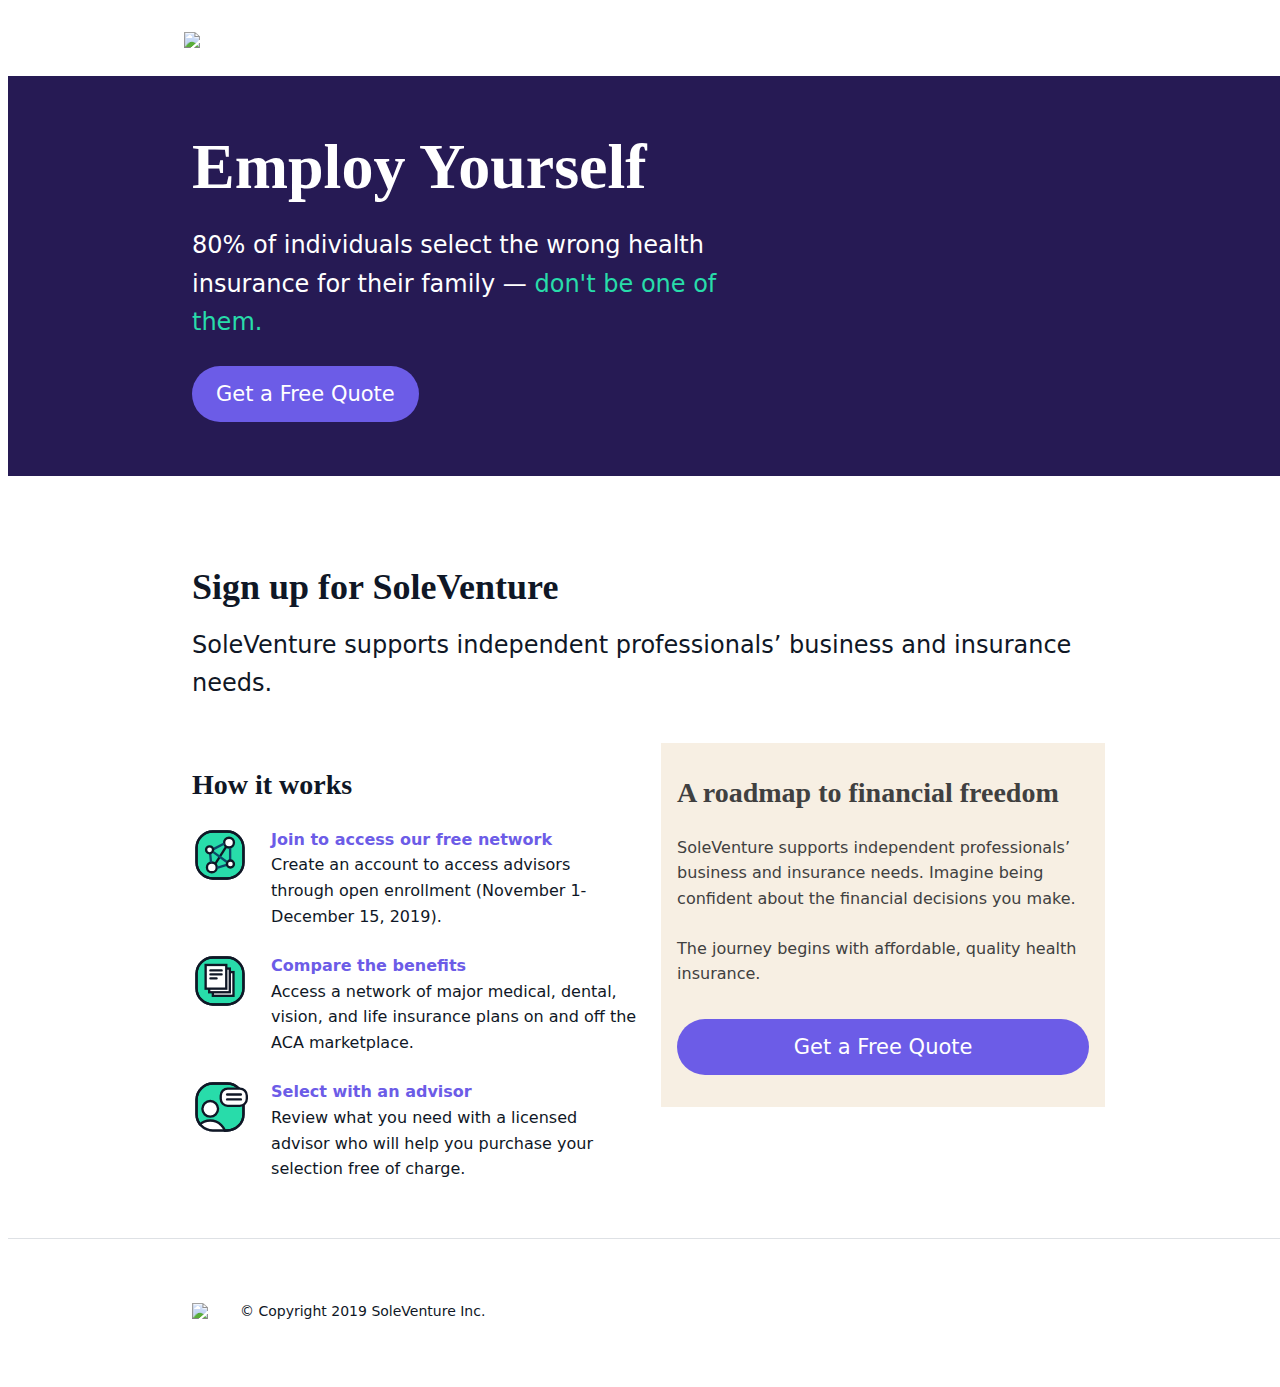
==== insurancefreedom-truckers/index.html @ 45735330 "added campaign folders" ====
<!DOCTYPE html>
<html lang="en" >
<head>
  <meta charset="UTF-8">
  <title>SoleVenture - Open Enrollment 2020</title>
  <meta name="viewport" content="width=device-width, initial-scale=1"><link rel="stylesheet" href="https://cdnjs.cloudflare.com/ajax/libs/normalize/5.0.0/normalize.min.css">
  <link rel='stylesheet' href='https://use.typekit.net/hrc4hjr.css'><link rel="stylesheet" href="./style.css">

</head>
<body>
<!-- partial:index.partial.html -->
<div class="l-header">
  <div class="l-header__body">
    <div class="l-header__item"><a href="#"><img class="c-logo" src="https://s3-us-west-2.amazonaws.com/s.cdpn.io/813538/sv_logo.svg"/></a></div>
  </div>
</div>
<div class="u-pb--32">
  <div class="u-bg--primary-dark u-mb--64">
    <div class="l-container">
      <div class="grid">
        <div class="grid__col grid__col--2-of-3">
          <div class="u-pt--32 u-pb--32">
            <h1 class="u-text--light">Employ Yourself</h1>
            <p class="lead u-text--light">80% of individuals select the wrong health insurance for their family &mdash;&nbsp;<span class="u-text--teal">don't be one of them.</span></p><a class="c-button c-button--primary c-button--lg" href="#">Get a Free Quote</a>
          </div>
        </div>
        <div class="grid__col grid__col--1-of-3">
          <div class="c-hero" style="background-image: url('https://s3-us-west-2.amazonaws.com/s.cdpn.io/813538/file.jpg');"></div>
        </div>
      </div>
    </div>
  </div>
  <div class="l-container">
    <div class="grid">
      <div class="grid__col grid__col--12-of-12 u-mb--16">
        <h4 class="u-mb--16">Sign up for SoleVenture</h4>
        <p class="lead">SoleVenture supports independent professionals’ business and insurance needs.</p>
      </div>
      <div class="grid__col grid__col--1-of-2">
        <h5>How it works</h5>
        <div class="grid">
          <div class="grid__col grid__col--1-of-6">
            <svg class="c-icon" xmlns="http://www.w3.org/2000/svg" viewBox="0 0 48 48" fill="none">
              <rect x="3.875" y="3.875" width="40.25" height="40.25" rx="14" fill="#28DCAA" stroke="#0F1726" stroke-width="2"></rect>
              <rect x="3.875" y="3.875" width="40.25" height="40.25" rx="14" stroke="#0F1726" stroke-width="2"></rect>
              <circle cx="31.75" cy="13.375" r="4.1875" fill="white" stroke="#0F1726" stroke-width="2"></circle>
              <circle cx="17" cy="34.625" r="4.1875" fill="white" stroke="#0F1726" stroke-width="2"></circle>
              <path d="M20.0625 31.3125L29.0625 17.1875" stroke="#0F1726" stroke-width="2"></path>
              <path d="M15.5625 22.5625L16.3125 30.4375M21.3125 34.9375L29.6875 32.5625M32.6875 17.9375V28.8125M27.6875 14.1875L18.3125 18.9375M18.3125 21.5625L29.6875 29.8125" stroke="#0C4768" stroke-width="2"></path>
              <circle cx="15.0625" cy="19.5625" r="3" fill="white" stroke="#0F1726" stroke-width="2"></circle>
              <circle cx="32.9375" cy="31.6875" r="3" fill="white" stroke="#0F1726" stroke-width="2"></circle>
            </svg>
          </div>
          <div class="grid__col grid__col--5-of-6">
            <p><strong class="u-text--primary">Join to access our free network</strong><br/>Create an account to access advisors through open enrollment (November 1-December 15, 2019).</p>
          </div>
          <div class="grid__col grid__col--1-of-6">
            <svg class="c-icon" xmlns="http://www.w3.org/2000/svg" width="48" height="48" viewBox="0 0 48 48" fill="none">
              <rect x="3.875" y="3.875" width="40.25" height="40.25" rx="14" fill="#28DCAA" stroke="#0F1726" stroke-width="2"></rect>
              <rect x="3.875" y="3.875" width="40.25" height="40.25" rx="14" stroke="#0F1726" stroke-width="2"></rect>
              <rect x="17.8732" y="16.3724" width="17.6831" height="20.3151" fill="white" stroke="#0F1726" stroke-width="2"></rect>
              <rect x="14.7262" y="13.3398" width="17.6831" height="20.3151" fill="white" stroke="#0F1726" stroke-width="2"></rect>
              <rect x="11.6937" y="10.25" width="17.6831" height="20.3151" fill="white" stroke="#0F1726" stroke-width="2"></rect>
              <line x1="15.8143" y1="14.9375" x2="25.375" y2="14.9375" stroke="#0F1726" stroke-width="2" stroke-linecap="round"></line>
              <line x1="15.8143" y1="18.375" x2="25.375" y2="18.375" stroke="#0F1726" stroke-width="2" stroke-linecap="round"></line>
              <line x1="15.8143" y1="21.75" x2="21.0625" y2="21.75" stroke="#0F1726" stroke-width="2" stroke-linecap="round"></line>
            </svg>
          </div>
          <div class="grid__col grid__col--5-of-6">
            <p><strong class="u-text--primary">Compare the benefits</strong><br/>Access a network of major medical, dental, vision, and life insurance plans on and off the ACA marketplace.</p>
          </div>
          <div class="grid__col grid__col--1-of-6">
            <svg class="c-icon" xmlns="http://www.w3.org/2000/svg" width="48" height="48" viewBox="0 0 48 48" fill="none">
              <rect x="3.875" y="3.875" width="40.25" height="40.25" rx="14" fill="#28DCAA" stroke="#0F1726" stroke-width="2"></rect>
              <mask id="mask0" mask-type="alpha" maskUnits="userSpaceOnUse" x="2" y="2" width="44" height="44">
                <rect x="3.875" y="3.875" width="40.25" height="40.25" rx="14" fill="#28DCAA" stroke="#0F1726" stroke-width="2"></rect>
              </mask>
              <g mask="url(#mask0)">
                <circle cx="15.625" cy="25.5949" r="6.71994" fill="white" stroke="#0F1726" stroke-width="2"></circle>
                <circle cx="15.625" cy="48.9258" r="13.3242" fill="white" stroke="#0F1726" stroke-width="2"></circle>
              </g>
              <rect x="3.875" y="3.875" width="40.25" height="40.25" rx="14" stroke="#0F1726" stroke-width="2"></rect>
              <rect x="22.5" y="8.625" width="24.375" height="16.75" rx="7" fill="0F1726" fill-opacity="0.12"></rect>
              <rect x="24.625" y="8.25" width="22.375" height="14.75" rx="6" fill="white" stroke="#0F1726" stroke-width="2"></rect>
              <line x1="30.125" y1="13.25" x2="41.875" y2="13.25" stroke="#0F1726" stroke-width="2" stroke-linecap="round"></line>
              <line x1="30.125" y1="17.5" x2="41.875" y2="17.5" stroke="#0F1726" stroke-width="2" stroke-linecap="round"></line>
            </svg>
          </div>
          <div class="grid__col grid__col--5-of-6">
            <p><strong class="u-text--primary">Select with an advisor</strong><br/>Review what you need with a licensed advisor who will help you purchase your selection free of charge.</p>
          </div>
        </div>
      </div>
      <div class="grid__col grid__col--1-of-2">
        <div class="u-bg--beige u-pt--32 u-pb--32 u-pl--16 u-pr--16 u-text--beige-dark">
          <h5 class="u-mt--0">A roadmap to financial freedom</h5>
          <p>SoleVenture supports independent professionals’ business and insurance needs. Imagine being confident about the financial decisions you make.</p>
          <p>The journey begins with affordable, quality health insurance.</p><a class="c-button c-button--lg c-button--block c-button--primary u-mt--32" href="#">Get a Free Quote</a>
        </div>
      </div>
    </div>
  </div>
</div>
<div class="l-footer u-pt--32 u-pb--32">
  <div class="l-container">
    <div class="grid">
      <div class="grid__col grid__col--1-of-2 u-mb--32 u-mt--32">
        <div class="u-display--inline-flex u-align-items--center"><img width="32" src="https://s3-us-west-2.amazonaws.com/s.cdpn.io/813538/sv_icon.svg"/><small class="u-pl--16">&copy; Copyright 2019 SoleVenture Inc.</small></div>
      </div>
      <div class="grid__col grid__col--1-of-2">
        <div class="u-display--flex u-justify--flex-end u-mt--32"><a class="u-mr--16" href="https://www.facebook.com/soleventureevolution/" target="_blank"><i data-feather="facebook"></i></a><a class="u-mr--16" href="https://www.linkedin.com/company/soleventure-inc" target="_blank"><i data-feather="linkedin"></i></a><a href="http://www.twitter.com/soleventureinc" target="_blank"><i data-feather="twitter"></i></a></div>
      </div>
    </div>
  </div>
</div>
<!-- partial -->
  <script src='https://cdnjs.cloudflare.com/ajax/libs/feather-icons/4.24.1/feather.min.js'></script><script  src="./script.js"></script>

</body>
</html>
---- insurancefreedom-truckers/style.css ----
@charset "UTF-8";
html {
  box-sizing: border-box;
  font-size: 62.5%;
}

*, *:before, *:after {
  box-sizing: inherit;
}

html, body {
  width: 100%;
  height: 100%;
}

body {
  font-size: 1.6rem;
  color: #0F1726;
  font-family: system-ui;
  font-family: proxima-nova, system-ui, sans-serif;
}

button, input, select, textarea {
  color: inherit;
  font-family: inherit;
}
button:focus, button:after, input:focus, input:after, select:focus, select:after, textarea:focus, textarea:after {
  outline: 0;
}

button {
  cursor: pointer;
}

details summary {
  padding: 0.8rem 0;
  outline: none;
  cursor: pointer;
}
details summary:focus, details summary:active {
  outline: none;
}

a {
  color: inherit;
  text-decoration: none;
  transition: all 120ms ease-out;
}
a:hover, a:focus {
  opacity: 0.8;
}

h1, h2, h3, h4, h5, h6 {
  margin-bottom: 2.4rem;
  margin-top: 2.4rem;
  word-wrap: break-word;
  font-family: big-caslon-fb, serif;
}

h1, h2, h3 {
  font-weight: 800;
}

h4, h5, h6 {
  font-weight: 700;
}

.lead {
  font-size: 2.1rem;
}
@media screen and (min-width: 1100px) {
  .lead {
    font-size: 2.4rem;
  }
}

h1 {
  font-size: 6.4rem;
  line-height: 110%;
  font-weight: 900;
}

h2 {
  font-size: 5.6rem;
  line-height: 128%;
  font-weight: 900;
}

h3 {
  font-size: 4.4rem;
  line-height: 128%;
  font-weight: 900;
}

h4 {
  font-size: 3.6rem;
  line-height: 128%;
  font-weight: 600;
}

h5 {
  font-size: 2.8rem;
  line-height: 128%;
  font-weight: 600;
}

h6 {
  font-size: 1.6rem;
  line-height: 135%;
  font-weight: 600;
}

p {
  font-size: 1.6rem;
  line-height: 160%;
  font-weight: 400;
  margin-top: 0;
  margin-bottom: 2.4rem;
}

small {
  font-size: 1.4rem;
  font-weight: 400;
}

@media screen and (max-width: 1100px) {
  h1 {
    font-size: 4rem;
  }
}

@media screen and (max-width: 1100px) {
  h2 {
    font-size: 3.6rem;
  }
}

@media screen and (max-width: 1100px) {
  h3 {
    font-size: 3rem;
  }
}

@media screen and (max-width: 1100px) {
  h4 {
    font-size: 2.4rem;
  }
}

@media screen and (max-width: 1100px) {
  h5 {
    font-size: 1.8rem;
  }
}

@media screen and (max-width: 1100px) {
  h6 {
    font-size: 1.5rem;
  }
}

.l-container {
  width: 100%;
  max-width: 960px;
  margin: 0 auto;
  position: relative;
  padding-left: 2.4rem;
  padding-right: 2.4rem;
}

.l-header {
  width: 100%;
}
.l-header__body {
  max-width: 960px;
  margin: auto;
  padding: 2.4rem 1.6rem;
  display: flex;
  align-items: center;
  justify-content: space-between;
}

.l-footer {
  border-top: 1px solid #dee1e5;
}

/*-----------------------------------*\
  $TOAST-GRID
  An insane grid.
  You'd be mad to use it.
  Usage
  =====
  Assuming default values:
  <div class="grid">
    <div class="grid__col grid__col--1-of-2">
      A half-width column.
    </div>
    <div class="grid__col grid__col--1-of-4 grid__col--pull-1-of-4">
      A quarter, pulled left by its own width. You get this, right?
    </div>
  </div>
  Customisation
  =============
  $toast-grid-namespace and $toast-grid-column-namespace
  adjusts the class names for the grid. With
  default values, grid wrappers have a class
  of '.grid' and columns '.grid__col'.
  $toast-col-groups(n) adjusts column divisions.
  For example, $toast-col-groups(12) will produce
  a 12-column grid. $col-groups(3,6,8)
  will produce a 3-, 6-, and 8-column grid.
  $toast-gutter-width is—you guessed it—the gutter
  width. Accepts any unit.
  That's it. Have fun.
\*-----------------------------------*/
.grid {
  list-style: none;
  margin-left: -2.4rem;
}

.grid__col--2-of-2, .grid__col--3-of-3, .grid__col--4-of-4, .grid__col--5-of-5, .grid__col--6-of-6, .grid__col--8-of-8, .grid__col--12-of-12 {
  width: 100%;
}

.grid__col--1-of-2, .grid__col--2-of-4, .grid__col--3-of-6, .grid__col--4-of-8, .grid__col--6-of-12 {
  width: 50%;
}

.grid__col--1-of-3, .grid__col--2-of-6, .grid__col--4-of-12 {
  width: 33.3333333333%;
}

.grid__col--2-of-3, .grid__col--4-of-6, .grid__col--8-of-12 {
  width: 66.6666666667%;
}

.grid__col--1-of-4, .grid__col--2-of-8, .grid__col--3-of-12 {
  width: 25%;
}

.grid__col--3-of-4, .grid__col--6-of-8, .grid__col--9-of-12 {
  width: 75%;
}

.grid__col--push-2-of-2, .grid__col--push-3-of-3, .grid__col--push-4-of-4, .grid__col--push-5-of-5, .grid__col--push-6-of-6, .grid__col--push-8-of-8, .grid__col--push-12-of-12 {
  margin-left: 100%;
}

.grid__col--push-1-of-2, .grid__col--push-2-of-4, .grid__col--push-3-of-6, .grid__col--push-4-of-8, .grid__col--push-6-of-12 {
  margin-left: 50%;
}

.grid__col--push-1-of-3, .grid__col--push-2-of-6, .grid__col--push-4-of-12 {
  margin-left: 33.3333333333%;
}

.grid__col--push-2-of-3, .grid__col--push-4-of-6, .grid__col--push-8-of-12 {
  margin-left: 66.6666666667%;
}

.grid__col--push-1-of-4, .grid__col--push-2-of-8, .grid__col--push-3-of-12 {
  margin-left: 25%;
}

.grid__col--push-3-of-4, .grid__col--push-6-of-8, .grid__col--push-9-of-12 {
  margin-left: 75%;
}

.grid__col--pull-2-of-2, .grid__col--pull-3-of-3, .grid__col--pull-4-of-4, .grid__col--pull-5-of-5, .grid__col--pull-6-of-6, .grid__col--pull-8-of-8, .grid__col--pull-12-of-12 {
  margin-left: -100%;
}

.grid__col--pull-1-of-2, .grid__col--pull-2-of-4, .grid__col--pull-3-of-6, .grid__col--pull-4-of-8, .grid__col--pull-6-of-12 {
  margin-left: -50%;
}

.grid__col--pull-1-of-3, .grid__col--pull-2-of-6, .grid__col--pull-4-of-12 {
  margin-left: -33.3333333333%;
}

.grid__col--pull-2-of-3, .grid__col--pull-4-of-6, .grid__col--pull-8-of-12 {
  margin-left: -66.6666666667%;
}

.grid__col--pull-1-of-4, .grid__col--pull-2-of-8, .grid__col--pull-3-of-12 {
  margin-left: -25%;
}

.grid__col--pull-3-of-4, .grid__col--pull-6-of-8, .grid__col--pull-9-of-12 {
  margin-left: -75%;
}

.grid {
  margin-left: -2.4rem;
}

.grid__col--1-of-5 {
  width: 20%;
}

.grid__col--push-1-of-5 {
  margin-left: 20%;
}

.grid__col--pull-1-of-5 {
  margin-left: -20%;
}

.grid__col--2-of-5 {
  width: 40%;
}

.grid__col--push-2-of-5 {
  margin-left: 40%;
}

.grid__col--pull-2-of-5 {
  margin-left: -40%;
}

.grid__col--3-of-5 {
  width: 60%;
}

.grid__col--push-3-of-5 {
  margin-left: 60%;
}

.grid__col--pull-3-of-5 {
  margin-left: -60%;
}

.grid__col--4-of-5 {
  width: 80%;
}

.grid__col--push-4-of-5 {
  margin-left: 80%;
}

.grid__col--pull-4-of-5 {
  margin-left: -80%;
}

.grid__col--1-of-6 {
  width: 16.6666666667%;
}

.grid__col--push-1-of-6 {
  margin-left: 16.6666666667%;
}

.grid__col--pull-1-of-6 {
  margin-left: -16.6666666667%;
}

.grid__col--5-of-6 {
  width: 83.3333333333%;
}

.grid__col--push-5-of-6 {
  margin-left: 83.3333333333%;
}

.grid__col--pull-5-of-6 {
  margin-left: -83.3333333333%;
}

.grid__col--1-of-8 {
  width: 12.5%;
}

.grid__col--push-1-of-8 {
  margin-left: 12.5%;
}

.grid__col--pull-1-of-8 {
  margin-left: -12.5%;
}

.grid__col--3-of-8 {
  width: 37.5%;
}

.grid__col--push-3-of-8 {
  margin-left: 37.5%;
}

.grid__col--pull-3-of-8 {
  margin-left: -37.5%;
}

.grid__col--5-of-8 {
  width: 62.5%;
}

.grid__col--push-5-of-8 {
  margin-left: 62.5%;
}

.grid__col--pull-5-of-8 {
  margin-left: -62.5%;
}

.grid__col--7-of-8 {
  width: 87.5%;
}

.grid__col--push-7-of-8 {
  margin-left: 87.5%;
}

.grid__col--pull-7-of-8 {
  margin-left: -87.5%;
}

.grid__col--1-of-12 {
  width: 8.3333333333%;
}

.grid__col--push-1-of-12 {
  margin-left: 8.3333333333%;
}

.grid__col--pull-1-of-12 {
  margin-left: -8.3333333333%;
}

.grid__col--2-of-12 {
  width: 16.6666666667%;
}

.grid__col--push-2-of-12 {
  margin-left: 16.6666666667%;
}

.grid__col--pull-2-of-12 {
  margin-left: -16.6666666667%;
}

.grid__col--5-of-12 {
  width: 41.6666666667%;
}

.grid__col--push-5-of-12 {
  margin-left: 41.6666666667%;
}

.grid__col--pull-5-of-12 {
  margin-left: -41.6666666667%;
}

.grid__col--7-of-12 {
  width: 58.3333333333%;
}

.grid__col--push-7-of-12 {
  margin-left: 58.3333333333%;
}

.grid__col--pull-7-of-12 {
  margin-left: -58.3333333333%;
}

.grid__col--10-of-12 {
  width: 83.3333333333%;
}

.grid__col--push-10-of-12 {
  margin-left: 83.3333333333%;
}

.grid__col--pull-10-of-12 {
  margin-left: -83.3333333333%;
}

.grid__col--11-of-12 {
  width: 91.6666666667%;
}

.grid__col--push-11-of-12 {
  margin-left: 91.6666666667%;
}

.grid__col--pull-11-of-12 {
  margin-left: -91.6666666667%;
}

.grid__col {
  box-sizing: border-box;
  display: inline-block;
  margin-right: -.25em;
  min-height: 1px;
  padding-left: 2.4rem;
  vertical-align: top;
}
@media (max-width: 700px) {
  .grid__col {
    display: block;
    margin-left: 0;
    margin-right: 0;
    width: auto;
  }
}
@media (max-width: 700px) and (min-width: 480px) {
  .grid__col[class*="grid__col--m-"] {
    display: inline-block;
    margin-right: -.24em;
  }
  .grid__col.grid__col--m-1-of-2, .grid__col.grid__col--m-2-of-4 {
    width: 50%;
  }
  .grid__col.grid__col--m-1-of-3 {
    width: 33.3333333333%;
  }
  .grid__col.grid__col--m-2-of-3 {
    width: 66.6666666667%;
  }
  .grid__col.grid__col--m-1-of-4 {
    width: 25%;
  }
  .grid__col.grid__col--m-3-of-4 {
    width: 75%;
  }
}
@media (max-width: 480px) {
  .grid__col[class*="grid__col--s-"] {
    display: inline-block;
    margin-right: -.24em;
  }
  .grid__col.grid__col--s-1-of-2, .grid__col.grid__col--s-2-of-4 {
    width: 50%;
  }
  .grid__col.grid__col--s-1-of-3 {
    width: 33.3333333333%;
  }
  .grid__col.grid__col--s-2-of-3 {
    width: 66.6666666667%;
  }
  .grid__col.grid__col--s-1-of-4 {
    width: 25%;
  }
  .grid__col.grid__col--s-3-of-4 {
    width: 75%;
  }
}

.grid__col--centered {
  display: block;
  margin-left: auto;
  margin-right: auto;
}

.grid__col--d-first {
  float: left;
}

.grid__col--d-last {
  float: right;
}

.grid--no-gutter {
  margin-left: 0;
  width: 100%;
}
.grid--no-gutter .grid__col {
  padding-left: 0;
}
.grid--no-gutter .grid__col--span-all {
  margin-left: 0;
  width: 100%;
}

.grid__col--ab {
  vertical-align: bottom;
}

.grid__col--am {
  vertical-align: middle;
}

.c-hero {
  height: 100%;
  background-repeat: no-repeat;
  background-size: cover;
  min-height: 400px;
}

.c-mobile-toggle {
  width: 4.8rem;
  height: 4.8rem;
  border-radius: 50%;
  display: inline-flex;
  align-items: center;
  justify-content: center;
  border: 0;
  background: #0F1726;
  color: #FFFFFF;
}
@media screen and (min-width: 700px) {
  .c-mobile-toggle {
    display: none;
  }
}

.c-mobile__overlay {
  position: fixed;
  z-index: 100;
  background: #261a54;
  color: #FFFFFF;
  top: 9.6rem;
  bottom: 0;
  left: 0;
  right: 0;
  display: none;
}
.c-mobile__overlay--open {
  display: block;
}
.c-mobile__nav {
  margin: 0;
  padding: 0;
  list-style-type: none;
  display: flex;
  flex-direction: column;
  align-items: center;
  justify-content: center;
}
.c-mobile__nav-link {
  padding: 1.6rem;
  display: block;
  font-family: big-caslon-fb, serif;
  font-weight: 700;
  font-size: 2.8rem;
  color: inherit;
  text-decoration: none;
}
.c-mobile__nav-item {
  margin-bottom: 0.8rem;
  display: block;
  width: 100%;
  text-align: center;
}

.c-logo {
  display: inline-block;
  width: 20rem;
  transition: all 200ms ease-out 0s;
}
.c-logo:hover, .c-logo:focus {
  -webkit-transform: scale(1.03);
          transform: scale(1.03);
  opacity: 0.8;
}

.c-icon {
  display: block;
  width: 56px;
  height: 56px;
  margin-bottom: 1.6rem;
}

.c-control {
  display: block;
  width: 100%;
  margin-bottom: 2.4rem;
  position: relative;
}
.c-control__label {
  display: inline-block;
  margin-bottom: 0.8rem;
}
.c-control__input {
  display: block;
  width: 100%;
  padding: 1.6rem;
  border-radius: 0.4rem;
  background: #eceef0;
  border: 0;
  -webkit-appearance: none;
     -moz-appearance: none;
          appearance: none;
  border: 1px solid transparent;
  transition: all 180ms ease-out 0s;
}
.c-control__input:focus, .c-control__input:active {
  border-color: #6c5ce7;
}

.c-checkbox {
  display: inline-flex;
  align-items: center;
  -webkit-user-select: none;
     -moz-user-select: none;
      -ms-user-select: none;
          user-select: none;
  margin-bottom: 1.6rem;
}
.c-checkbox__input {
  margin-right: 0.8rem;
}

.c-nav {
  display: flex;
  justify-content: flex-end;
  list-style-type: none;
  margin: 0;
  padding: 0;
  align-items: center;
}
@media screen and (max-width: 699px) {
  .c-nav {
    display: none;
  }
}
.c-nav__item:not(:last-of-type) {
  margin-right: 0.8rem;
}
.c-nav__link {
  padding: 0.8rem;
  text-decoration: none;
  color: inherit;
  transition: all 120ms ease-out 0s;
}
.c-nav__link:hover, .c-nav__link:focus {
  box-shadow: 0px 0.2rem 0px 0px #6c5ce7;
}

.c-button {
  display: inline-block;
  cursor: pointer;
  padding: 0.8rem 1.6rem;
  border: 0;
  border-radius: 999px;
  color: #FFFFFF;
  position: relative;
  text-align: center;
  text-decoration: none;
}
.c-button--sm {
  padding: 0.5333333333rem 1.2rem;
  font-size: 1.4rem;
}
.c-button--lg {
  padding: 1.6rem 2.4rem;
  font-size: 2.1rem;
}
.c-button--icon {
  padding: 0.8rem;
  width: 3.2rem;
  height: 3.2rem;
}
.c-button--block {
  display: block;
  width: 100%;
}
.c-button:focus, .c-button:active {
  box-shadow: 0px 0px 0px 0.4rem rgba(108, 92, 231, 0.2);
  outline: none;
}

.c-button--primary {
  background: #6c5ce7;
}
.c-button--primary.c-button--ghost {
  color: #6c5ce7;
  background: transparent;
}
.c-button--primary.c-button--ghost:after {
  content: '';
  border-radius: 999px;
  position: absolute;
  top: 0;
  left: 0;
  right: 0;
  bottom: 0;
  background: #6c5ce7;
  opacity: 0.12;
}

.c-button--primary-dark {
  background: #261a54;
}
.c-button--primary-dark.c-button--ghost {
  color: #261a54;
  background: transparent;
}
.c-button--primary-dark.c-button--ghost:after {
  content: '';
  border-radius: 999px;
  position: absolute;
  top: 0;
  left: 0;
  right: 0;
  bottom: 0;
  background: #261a54;
  opacity: 0.12;
}

.c-button--beige {
  background: #F7EFE3;
}
.c-button--beige.c-button--ghost {
  color: #F7EFE3;
  background: transparent;
}
.c-button--beige.c-button--ghost:after {
  content: '';
  border-radius: 999px;
  position: absolute;
  top: 0;
  left: 0;
  right: 0;
  bottom: 0;
  background: #F7EFE3;
  opacity: 0.12;
}

.c-button--beige-dark {
  background: #404040;
}
.c-button--beige-dark.c-button--ghost {
  color: #404040;
  background: transparent;
}
.c-button--beige-dark.c-button--ghost:after {
  content: '';
  border-radius: 999px;
  position: absolute;
  top: 0;
  left: 0;
  right: 0;
  bottom: 0;
  background: #404040;
  opacity: 0.12;
}

.c-button--red {
  background: #EC555B;
}
.c-button--red.c-button--ghost {
  color: #EC555B;
  background: transparent;
}
.c-button--red.c-button--ghost:after {
  content: '';
  border-radius: 999px;
  position: absolute;
  top: 0;
  left: 0;
  right: 0;
  bottom: 0;
  background: #EC555B;
  opacity: 0.12;
}

.c-button--orange {
  background: #E5624F;
}
.c-button--orange.c-button--ghost {
  color: #E5624F;
  background: transparent;
}
.c-button--orange.c-button--ghost:after {
  content: '';
  border-radius: 999px;
  position: absolute;
  top: 0;
  left: 0;
  right: 0;
  bottom: 0;
  background: #E5624F;
  opacity: 0.12;
}

.c-button--pink {
  background: #EBC5B9;
}
.c-button--pink.c-button--ghost {
  color: #EBC5B9;
  background: transparent;
}
.c-button--pink.c-button--ghost:after {
  content: '';
  border-radius: 999px;
  position: absolute;
  top: 0;
  left: 0;
  right: 0;
  bottom: 0;
  background: #EBC5B9;
  opacity: 0.12;
}

.c-button--green {
  background: #6F9C6B;
}
.c-button--green.c-button--ghost {
  color: #6F9C6B;
  background: transparent;
}
.c-button--green.c-button--ghost:after {
  content: '';
  border-radius: 999px;
  position: absolute;
  top: 0;
  left: 0;
  right: 0;
  bottom: 0;
  background: #6F9C6B;
  opacity: 0.12;
}

.c-button--teal {
  background: #28DCAA;
}
.c-button--teal.c-button--ghost {
  color: #28DCAA;
  background: transparent;
}
.c-button--teal.c-button--ghost:after {
  content: '';
  border-radius: 999px;
  position: absolute;
  top: 0;
  left: 0;
  right: 0;
  bottom: 0;
  background: #28DCAA;
  opacity: 0.12;
}

.c-button--dark {
  background: #0F1726;
}
.c-button--dark.c-button--ghost {
  color: #0F1726;
  background: transparent;
}
.c-button--dark.c-button--ghost:after {
  content: '';
  border-radius: 999px;
  position: absolute;
  top: 0;
  left: 0;
  right: 0;
  bottom: 0;
  background: #0F1726;
  opacity: 0.12;
}

.c-button--light {
  background: #FFFFFF;
  color: #6c5ce7;
  text-shadow: none;
}
.c-button--light.c-button--ghost {
  color: #FFFFFF;
  background: transparent;
}
.c-button--light.c-button--ghost:after {
  content: '';
  border-radius: 999px;
  position: absolute;
  top: 0;
  left: 0;
  right: 0;
  bottom: 0;
  background: #FFFFFF;
  opacity: 0.12;
}

.c-button--secondary {
  background: #5C6B7E;
}
.c-button--secondary.c-button--ghost {
  color: #5C6B7E;
  background: transparent;
}
.c-button--secondary.c-button--ghost:after {
  content: '';
  border-radius: 999px;
  position: absolute;
  top: 0;
  left: 0;
  right: 0;
  bottom: 0;
  background: #5C6B7E;
  opacity: 0.12;
}

.c-button--subtle {
  background: #eceef0;
}
.c-button--subtle.c-button--ghost {
  color: #eceef0;
  background: transparent;
}
.c-button--subtle.c-button--ghost:after {
  content: '';
  border-radius: 999px;
  position: absolute;
  top: 0;
  left: 0;
  right: 0;
  bottom: 0;
  background: #eceef0;
  opacity: 0.12;
}

.u-bg--primary {
  background: #6c5ce7;
}

.u-text--primary {
  color: #6c5ce7;
}

.u-bg--primary-dark {
  background: #261a54;
}

.u-text--primary-dark {
  color: #261a54;
}

.u-bg--beige {
  background: #F7EFE3;
}

.u-text--beige {
  color: #F7EFE3;
}

.u-bg--beige-dark {
  background: #404040;
}

.u-text--beige-dark {
  color: #404040;
}

.u-bg--red {
  background: #EC555B;
}

.u-text--red {
  color: #EC555B;
}

.u-bg--orange {
  background: #E5624F;
}

.u-text--orange {
  color: #E5624F;
}

.u-bg--pink {
  background: #EBC5B9;
}

.u-text--pink {
  color: #EBC5B9;
}

.u-bg--green {
  background: #6F9C6B;
}

.u-text--green {
  color: #6F9C6B;
}

.u-bg--teal {
  background: #28DCAA;
}

.u-text--teal {
  color: #28DCAA;
}

.u-bg--dark {
  background: #0F1726;
}

.u-text--dark {
  color: #0F1726;
}

.u-bg--light {
  background: #FFFFFF;
}

.u-text--light {
  color: #FFFFFF;
}

.u-bg--secondary {
  background: #5C6B7E;
}

.u-text--secondary {
  color: #5C6B7E;
}

.u-bg--subtle {
  background: #eceef0;
}

.u-text--subtle {
  color: #eceef0;
}

.u-mt--0 {
  margin-top: 0px !important;
}

.u-pt--0 {
  padding-top: 0px !important;
}

.u-mt--4 {
  margin-top: 4px !important;
}

.u-pt--4 {
  padding-top: 4px !important;
}

.u-mt--8 {
  margin-top: 8px !important;
}

.u-pt--8 {
  padding-top: 8px !important;
}

.u-mt--16 {
  margin-top: 16px !important;
}

.u-pt--16 {
  padding-top: 16px !important;
}

.u-mt--32 {
  margin-top: 32px !important;
}

.u-pt--32 {
  padding-top: 32px !important;
}

.u-mt--64 {
  margin-top: 64px !important;
}

.u-pt--64 {
  padding-top: 64px !important;
}

.u-mt--88 {
  margin-top: 88px !important;
}

.u-pt--88 {
  padding-top: 88px !important;
}

.u-mt--120 {
  margin-top: 120px !important;
}

.u-pt--120 {
  padding-top: 120px !important;
}

.u-mt--256 {
  margin-top: 256px !important;
}

.u-pt--256 {
  padding-top: 256px !important;
}

.u-mt--512 {
  margin-top: 512px !important;
}

.u-pt--512 {
  padding-top: 512px !important;
}

.u-mb--0 {
  margin-bottom: 0px !important;
}

.u-pb--0 {
  padding-bottom: 0px !important;
}

.u-mb--4 {
  margin-bottom: 4px !important;
}

.u-pb--4 {
  padding-bottom: 4px !important;
}

.u-mb--8 {
  margin-bottom: 8px !important;
}

.u-pb--8 {
  padding-bottom: 8px !important;
}

.u-mb--16 {
  margin-bottom: 16px !important;
}

.u-pb--16 {
  padding-bottom: 16px !important;
}

.u-mb--32 {
  margin-bottom: 32px !important;
}

.u-pb--32 {
  padding-bottom: 32px !important;
}

.u-mb--64 {
  margin-bottom: 64px !important;
}

.u-pb--64 {
  padding-bottom: 64px !important;
}

.u-mb--88 {
  margin-bottom: 88px !important;
}

.u-pb--88 {
  padding-bottom: 88px !important;
}

.u-mb--120 {
  margin-bottom: 120px !important;
}

.u-pb--120 {
  padding-bottom: 120px !important;
}

.u-mb--256 {
  margin-bottom: 256px !important;
}

.u-pb--256 {
  padding-bottom: 256px !important;
}

.u-mb--512 {
  margin-bottom: 512px !important;
}

.u-pb--512 {
  padding-bottom: 512px !important;
}

.u-ml--0 {
  margin-left: 0px !important;
}

.u-pl--0 {
  padding-left: 0px !important;
}

.u-ml--4 {
  margin-left: 4px !important;
}

.u-pl--4 {
  padding-left: 4px !important;
}

.u-ml--8 {
  margin-left: 8px !important;
}

.u-pl--8 {
  padding-left: 8px !important;
}

.u-ml--16 {
  margin-left: 16px !important;
}

.u-pl--16 {
  padding-left: 16px !important;
}

.u-ml--32 {
  margin-left: 32px !important;
}

.u-pl--32 {
  padding-left: 32px !important;
}

.u-ml--64 {
  margin-left: 64px !important;
}

.u-pl--64 {
  padding-left: 64px !important;
}

.u-ml--88 {
  margin-left: 88px !important;
}

.u-pl--88 {
  padding-left: 88px !important;
}

.u-ml--120 {
  margin-left: 120px !important;
}

.u-pl--120 {
  padding-left: 120px !important;
}

.u-ml--256 {
  margin-left: 256px !important;
}

.u-pl--256 {
  padding-left: 256px !important;
}

.u-ml--512 {
  margin-left: 512px !important;
}

.u-pl--512 {
  padding-left: 512px !important;
}

.u-mr--0 {
  margin-right: 0px !important;
}

.u-pr--0 {
  padding-right: 0px !important;
}

.u-mr--4 {
  margin-right: 4px !important;
}

.u-pr--4 {
  padding-right: 4px !important;
}

.u-mr--8 {
  margin-right: 8px !important;
}

.u-pr--8 {
  padding-right: 8px !important;
}

.u-mr--16 {
  margin-right: 16px !important;
}

.u-pr--16 {
  padding-right: 16px !important;
}

.u-mr--32 {
  margin-right: 32px !important;
}

.u-pr--32 {
  padding-right: 32px !important;
}

.u-mr--64 {
  margin-right: 64px !important;
}

.u-pr--64 {
  padding-right: 64px !important;
}

.u-mr--88 {
  margin-right: 88px !important;
}

.u-pr--88 {
  padding-right: 88px !important;
}

.u-mr--120 {
  margin-right: 120px !important;
}

.u-pr--120 {
  padding-right: 120px !important;
}

.u-mr--256 {
  margin-right: 256px !important;
}

.u-pr--256 {
  padding-right: 256px !important;
}

.u-mr--512 {
  margin-right: 512px !important;
}

.u-pr--512 {
  padding-right: 512px !important;
}

.u-display--flex {
  display: flex !important;
}

.u-display--inline-flex {
  display: inline-flex !important;
}

.u-display--block {
  display: block !important;
}

.u-display--inline-block {
  display: inline-block !important;
}

.u-align-items--center {
  align-items: center !important;
}

.u-justify--center {
  justify-content: center !important;
}

.u-align-items--flex-start {
  align-items: flex-start !important;
}

.u-justify--flex-start {
  justify-content: flex-start !important;
}

.u-align-items--flex-end {
  align-items: flex-end !important;
}

.u-justify--flex-end {
  justify-content: flex-end !important;
}

.u-align-items--space-between {
  align-items: space-between !important;
}

.u-justify--space-between {
  justify-content: space-between !important;
}

.u-full-width {
  width: 100%;
}

.u-text--right {
  text-align: right !important;
}

.u-text--left {
  text-align: left !important;
}

.u-text--center {
  text-align: center !important;
}

@media screen and (max-width: 700px) {
  #info {
    display: none;
  }
}
@media screen and (min-width: 699px) {
  #infoMobile {
    display: none;
  }
}
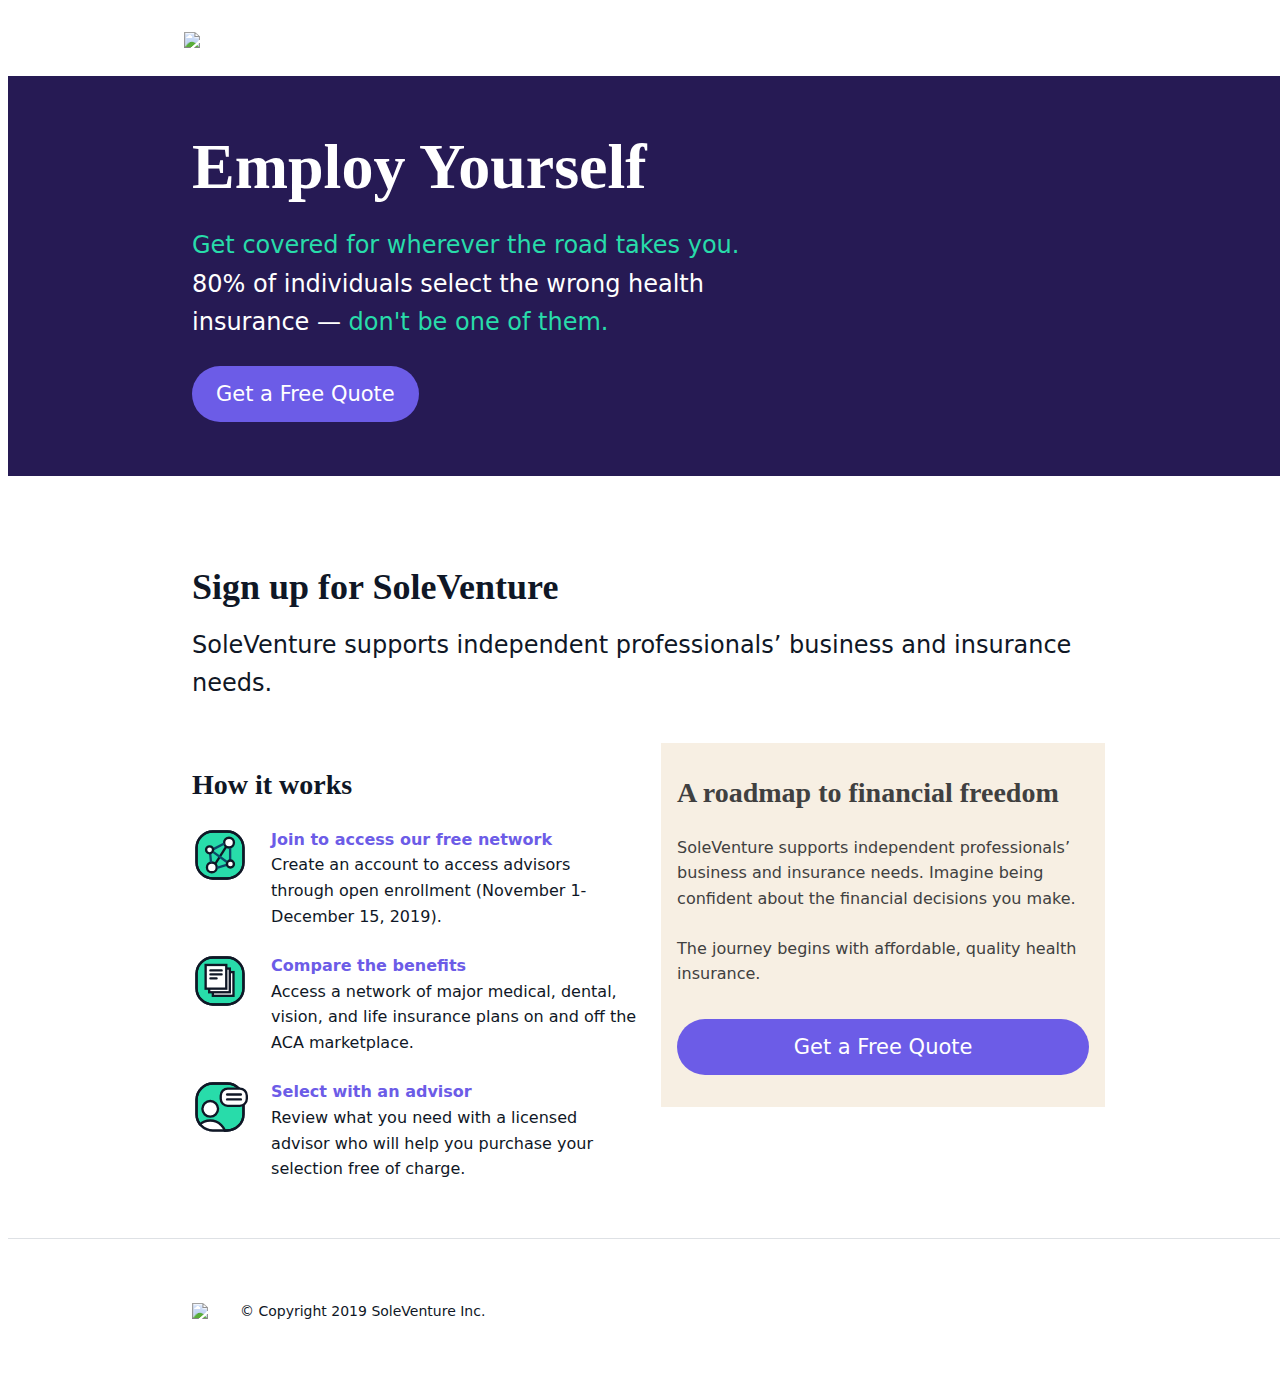
==== commit 429ef4c5: "new hero images" ====
--- a/insurancefreedom-truckers/index.html
+++ b/insurancefreedom-truckers/index.html
@@ -21,11 +21,12 @@
         <div class="grid__col grid__col--2-of-3">
           <div class="u-pt--32 u-pb--32">
             <h1 class="u-text--light">Employ Yourself</h1>
-            <p class="lead u-text--light">80% of individuals select the wrong health insurance for their family &mdash;&nbsp;<span class="u-text--teal">don't be one of them.</span></p><a class="c-button c-button--primary c-button--lg" href="#">Get a Free Quote</a>
+            <p class="lead u-text--light"><span class="u-text--teal">Get covered for wherever the road takes you.</span> 80% of individuals select the wrong health insurance &mdash;&nbsp;<span class="u-text--teal">don't be one of them.</span></p>
+            <a class="c-button c-button--primary c-button--lg" href="#">Get a Free Quote</a>
           </div>
         </div>
         <div class="grid__col grid__col--1-of-3">
-          <div class="c-hero" style="background-image: url('https://s3-us-west-2.amazonaws.com/s.cdpn.io/813538/file.jpg');"></div>
+          <div class="c-hero" style="background-image: url('https://s3-us-west-2.amazonaws.com/s.cdpn.io/813538/sv-hero-2.png');"></div>
         </div>
       </div>
     </div>
